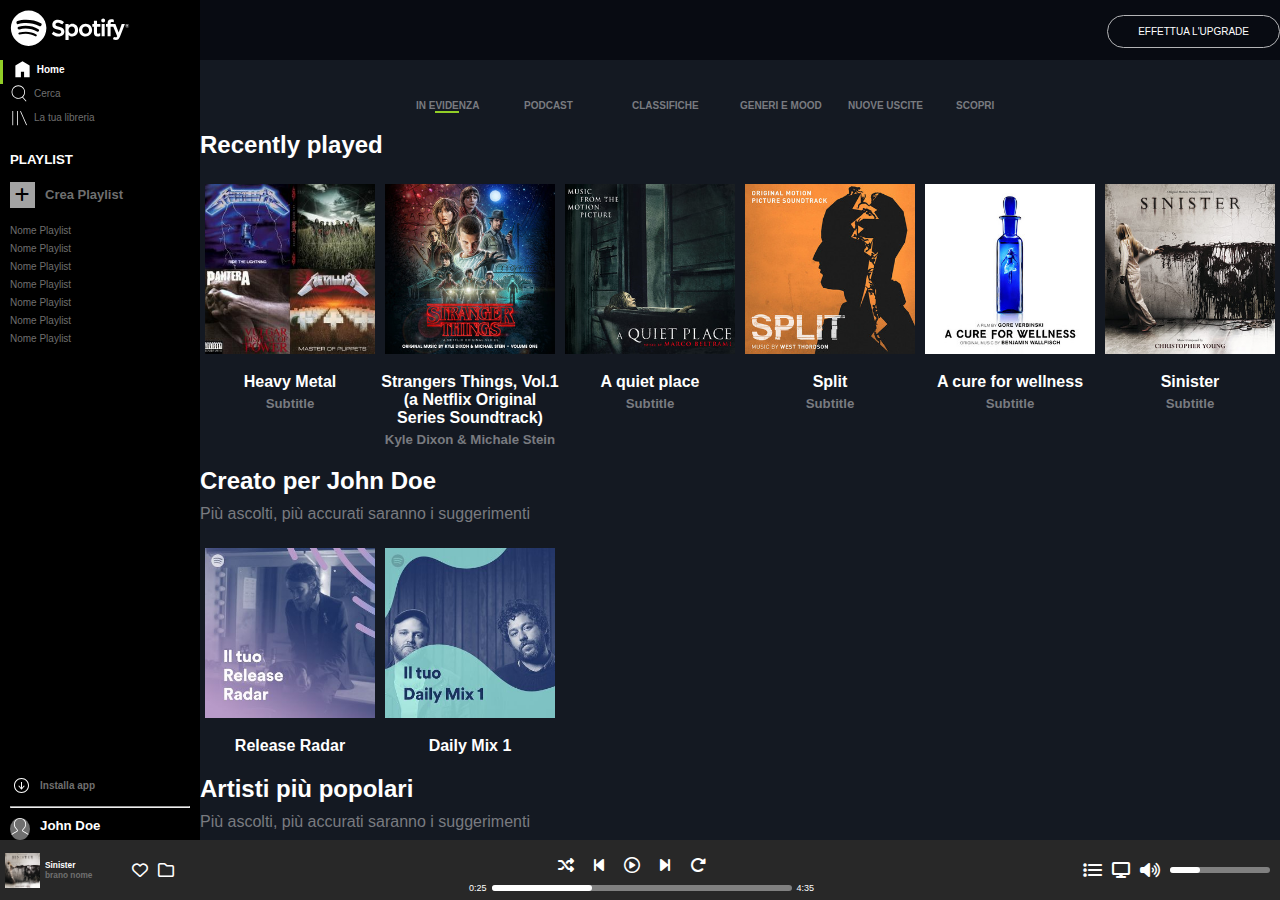
==== spotify/index.html @ 792b8114 "Add hover to text" ====
<!DOCTYPE html>
<html lang="en">

<head>
    <meta charset="UTF-8">
    <meta name="viewport" content="width=device-width, initial-scale=1.0">
    <title>Spotify-web</title>
    <link rel="stylesheet" href="./css/style.css">
    <link rel="stylesheet" href="https://cdnjs.cloudflare.com/ajax/libs/font-awesome/6.4.2/css/all.min.css">
    <link rel="stylesheet" href="font-family: 'Montserrat', sans-serif;
    font-family: 'Nunito Sans', sans-serif;">
</head>

<body class="">

    <!-- nav - vertical menu -->
    <nav>
        <div class="nav-container d-flex">
            <div class="nav-top">
                <div class="logo">
                    <img src="./img/logo.svg" alt="logo">
                </div>
                
                <div class="nav-cta">
                    <div class="cta home d-flex">
                        <img src="./img/home.svg" alt="home">
                        <h5>Home</h5>
                    </div>
                    <div class="cta search d-flex">
                        <img src="./img/search.svg" alt="search">
                        <h5>Cerca</h5>
                    </div>
                    <div class="cta library d-flex">
                        <img src="./img/libreria.svg" alt="library">
                        <h5>La tua libreria</h5>
                    </div>
                </div>
                <div class="nav-playlist">
                    <h5 id="playlist">playlist</h5>
                    <div class="new-pl d-flex">
                        <i class="fa-solid fa-plus"></i>
                        <h5>Crea Playlist</h5>
                    </div>
                    <ul>
                        <li>Nome Playlist</li>
                        <li>Nome Playlist</li>
                        <li>Nome Playlist</li>
                        <li>Nome Playlist</li>
                        <li>Nome Playlist</li>
                        <li>Nome Playlist</li>
                        <li>Nome Playlist</li>
                    </ul>
                </div>
            </div>
            

            <div class="nav-bottom">
                <div class="app d-flex">
                    <img src="./img/download.svg" alt="download">
                    <h5>Installa app</h5>
                </div>
                <hr>
                <div class="profile d-flex">
                    <img src="./img/profile.svg" alt="profile">
                    <h5>John Doe</h5>
                </div>
            </div>
        </div>
    </nav>

    <main>

        <div class="main-container">

            <!-- header (horizontal bar) -->
            <header>
                <div class="header-container d-flex">
                    <div class="up-grade">
                        <a href="">Effettua l'upgrade</a>
                    </div>
                </div>
            </header>

            <!-- main - horizontal menu -->
            <div class="cont-menu ml200">
                <div class="horizontal-menu d-flex ml200">
                    <div class="col-2 col-md-20 col-s-4">in e<span id="underline">vide</span>nza</div>
                    <div class="col-2 col-md-20 col-s-4">podcast</div>
                    <div class="col-2 col-md-20 col-s-4">classifiche</div>
                    <div class="col-2 col-md-20 col-s-4">generi e mood</div>
                    <div class="col-2 col-md-20 col-s-4">nuove uscite</div>
                    <div class="col-2 col-md-20 col-s-4 last">scopri</div>
                </div>
            </div>
            <!-- first row -->
            <h2 class="ml200">Recently played</h2>
            <div class="row d-flex ml200">
                <div class="col-2 col-md-3 col-s-6">
                    <div class="card">
                        <img src="./img/metal_lifting.jpg" alt="metal">
                    </div>
                    <h4 class="title t-ac">Heavy Metal</h4>
                    <h5 class="subtitle t-ac">Subtitle</h5>
                </div>
                <div class="col-2 col-md-3 col-s-6">
                    <div class="card">
                        <img src="./img/stranger.jpeg" alt="stranger-things">
                    </div>
                    <h4 class="title t-ac">Strangers Things, Vol.1 (a Netflix Original Series Soundtrack)</h4>
                    <h5 class="subtitle t-ac">Kyle Dixon & Michale Stein</h5>
                </div>
                <div class="col-2 col-md-3 col-s-6">
                    <div class="card">
                        <img src="./img/aquietplace.jpeg" alt="quiet-place">
                    </div>
                    <h4 class="title t-ac">A quiet place</h4>
                    <h5 class="subtitle t-ac">Subtitle</h5>
                </div>
                <div class="col-2 col-md-3 col-s-6">
                    <div class="card">
                        <img src="./img/split.jpeg" alt="split">
                    </div>
                    <h4 class="title t-ac">Split</h4>
                    <h5 class="subtitle t-ac">Subtitle</h5>
                </div>
                <div class="col-2 col-md-3 col-s-6">
                    <div class="card">
                        <img src="./img/cure.jpeg" alt="cure">
                    </div>
                    <h4 class="title t-ac">A cure for wellness</h4>
                    <h5 class="subtitle t-ac">Subtitle</h5>
                </div>
                <div class="col-2 col-md-3 col-s-6">
                    <div class="card">
                        <img src="./img/sinister.jpeg" alt="sinister">
                    </div>
                    <h4 class="title t-ac">Sinister</h4>
                    <h5 class="subtitle t-ac">Subtitle</h5>
                </div>
            </div>
            <!-- second row -->
            <h2 class="ml200">Creato per John Doe</h2>
            <h4 class="ml200">Più ascolti, più accurati saranno i suggerimenti</h4>
            <div class="row d-flex ml200">
                <div class="col-2 col-md-3 col-s-6">
                    <div class="card">
                        <img src="./img/radar.jpeg" alt="radar">
                        <h4 class="title t-ac">Release Radar</h4>
                    </div>
                </div>
                <div class="col-2 col-md-3 col-s-6">
                    <div class="card">
                        <img src="./img/mixdaily.jpeg" alt="mix-daily">
                        <h4 class="title t-ac">Daily Mix 1</h4>
                    </div>
                </div>
            </div>
            <!-- third row -->
            <h2 class="ml200">Artisti più popolari</h2>
            <h4 class="ml200">Più ascolti, più accurati saranno i suggerimenti</h4>
            <div class="row d-flex ml200">
                <div class="col-2 col-md-3 col-s-6">
                    <div class="card circled">
                        <img src="./img/youg.jpeg" alt="">
                        <h4 class="title t-ac">Lana Del Rey</h4>
                    </div>
                </div>
                <div class="col-2 col-md-3 col-s-6">
                    <div class="card circled">
                        <img src="./img/einaudi.jpeg" alt="">
                        <h4 class="title t-ac">Ludovico Einaudi</h4>
                    </div>
                </div>
            </div>
    </main>
    <!-- footer -->
    <footer>
        <div class="foot-container d-flex">

            <div class="left-footer d-flex">
                <img src="./img/sinister.jpeg" alt="sinister">
                <div class="text">
                    <h5>Sinister</h5>
                    <h5 id="track-name">brano nome</h5>
                </div>
                <div class="left-foot icons d-flex">
                    <i class="fa-regular fa-heart"></i>
                    <i class="fa-regular fa-folder"></i>
                </div>
            </div>

            <div class="central-footer d-flex">

                <div class="central-foot icons d-flex">
                    <i class="ctr-icons fa-solid fa-shuffle"></i>
                    <i class="ctr-icons fa-solid fa-backward-step"></i>
                    <i class="ctr-icons fa-regular fa-circle-play"></i>
                    <i class="ctr-icons fa-solid fa-forward-step"></i>
                    <i class="ctr-icons fa-solid fa-rotate-right"></i>
                </div>
                <div class="time-bar d-flex">
                    <span>0:25</span>
                    <div class="volume-borders">
                        <div class="cf under-border"></div>
                        <div class="cf up-border"></div>
                    </div>
                    <span>4:35</span>
                </div>
            </div>

            <div class="right-footer d-flex">
                <i class="fa-solid fa-ellipsis-vertical"></i>
                <i class="fa-solid fa-bars"></i>
                <i class="fa-solid fa-display"></i>
                <i class="fa-solid fa-volume-high"></i>
                <div class="volume-borders">
                    <div class="rf under-border"></div>
                    <div class="rf up-border"></div>
                </div>
            </div>

        </div>
    </footer>



</body>

</html>
---- spotify/css/style.css ----
* {
    margin: 0;
    padding: 0;
    box-sizing: border-box;
    font-family: 'Montserrat', sans-serif;
    font-family: 'Nunito Sans', sans-serif;
}

/* #region utilities */
:root {
    --header-bg: #080b12;
    --header-grey: #b4b5b7;
    --nav-menu-home: #d2d2d2;
    --nav-menu-plus: #a3a3a3;
    --nav-menu-text: #6f6f6f;
    --main-bg: #141922;
    --main-text: #797b80;
    --footer-bg: #282828;
    --scroll-bar-light: #c8c8c8;
    --scroll-bar-dark: #7f7f7f;
    --line: #92ce27;
}

.d-flex {
    display: flex;
}

.ml200 {
    margin-left: 200px;
}

.t-ac{
    text-align: center;
}
/* #endregion utilities */

/* #region nav */
.nav-container {
    width: 200px;    
    height: calc(100% - 60px);
    background-color: black;
    position: absolute;
    top: 0;
    left: 0;
    flex-direction: column;
    justify-content: space-between;
}

.logo img {
    width: 70%;
    padding: 10px;
}

.cta {
    color: var(--nav-menu-text);
    padding-left: 10px;
    padding-bottom: 5px;
    align-items: center;
}

.cta:hover{
    color: white;
}

.home h5{
    color: white;
}
.cta img {
    width: 10%;
}

.cta.home{
    border-left: 3px solid var(--line);
}

.cta h5 {
    padding-left: 5px;
    font-weight: lighter;
    font-size: x-small; 
}

.home h5 {
    font-weight: bold;
}

#playlist {
    text-transform: uppercase;
    color: white;
    margin: 20px 10px 5px;
}

.new-pl {
    align-items: center;
}

.new-pl i {
    background-color: var(--nav-menu-plus);
    padding: 5px;
    margin: 10px;
}

.new-pl i:hover{
    background-color: white;
}

.new-pl h5 {
    color: var(--nav-menu-text);
    font-size: small;
}

.new-pl h5:hover{
    color: white;
}

nav li {
    color: var(--nav-menu-text);
    font-size: x-small;
    padding-left: 10px;
    padding-top: 7px;
}

nav li:hover{
    color: white;
}

.app {
    align-items: center;
}

.app img {
    color: var(--nav-menu-text);
    width: 10%;
    margin: 0 10px;
}

.app h5 {
    color: var(--nav-menu-text);
    font-size: x-small;
}

.app h2:hover{
    color: white;
}

hr {
    color: var(--nav-menu-text);
    margin: 10px;
}

.profile img {
    width: 10%;
    margin: 0 10px;
    background-color: var(--nav-menu-text);
    border-radius: 50%;
}

.profile h5 {
    color: white;
    font-weight: bold;
}

/* #endregion nav */

/* #region header */
.header-container {
    width: 100%;
    min-width: 750pxx;
    height: 60px;
    background-color: var(--header-bg);
    justify-content: end;
    align-items: center;    
}

header a {
    text-decoration: none;
    color: white;
    text-transform: uppercase;
    font-size: x-small;
    border: 1px solid var(--header-grey);
    border-radius: 20px;
    padding: 10px 30px;
}

.up-grade:hover{
    transform: scale(1.2);
}
/* #endregion header */

/* #region main */
.main-container {
    width: 100%;
    min-width: 750px;
    height: calc(100vh - 60px);
    background-color: var(--main-bg);
    overflow-y: auto;
}

.cont-menu {
    width: calc(100% - 200px);
    margin-top: 20px;
}

.horizontal-menu {
    width: 60%;
    margin: auto;
    justify-content: space-between;
}

.horizontal-menu .col-2 {
    text-transform: uppercase;
    font-size: x-small;
    font-weight: bold;
    color: var(--main-text);
}

.horizontal-menu .col-2:hover{
    color: white;
}

#underline{
    border-bottom: 2px solid var(--line);
}
.col-2 {
    width: calc(100% / 12 * 2);
    margin-top: 20px;
}

.card img {
    width: 100%;
    padding: 5px;
}
main .title{
    color: white;
    font-weight: bold;
}

main .subtitle{
    color: var(--main-text);
    padding-top: 5px;
}
.circled img {
    border-radius: 50%;
}

main h2 {
    padding-top: 20px;
    color: white;
}

main h4 {
    color: var(--main-text);
    padding-top: 10px;
    font-weight: lighter;
}

/* #endregion main */

/* #region footer */

.foot-container {
    width: 100%;
    min-width: 750px;
    height: 60px;
    background-color: var(--footer-bg);
    justify-content: space-between;
}

footer {
    color: white;
}

/* left-footer */
.left-footer {
    align-items: center;
    padding: 5px;
    width: 200px;
}

footer img {
    height: 70%;
}

footer .text {
    padding-left: 5px;
    padding-right: 40px;
    font-size: x-small;
}

#track-name{
    color: var(--nav-menu-text);
}

#track-name:hover{
    color: white;
    text-decoration: underline;
}

footer .fa-folder {
    padding: 0 10px;
}

/* central footer */
.central-footer {
    flex-direction: column;
    justify-content: center;
    align-items: center;
}

.central-foot {
    align-items: center;
    padding: 10px;
}

.ctr-icons {
    padding-right: 20px;
}

.time-bar {
    align-items: center;
}

.time-bar span {
    font-size: xx-small;
    padding: 0 5px;
}

.volume-borders {
    position: relative;
}

.cf.under-border {
    width: 300px;
}

.cf.up-border {
    width: 100px;
}

.under-border {
    border: 3px solid gray;
    border-radius: 5px;
}

.up-border {
    border: 3px solid white;
    border-radius: 5px;
    position: absolute;
    top: 0;
    left: 0;
}

/* right-footer */
.right-footer {
    align-items: center;
    padding-right: 10px;
}

.fa-ellipsis-vertical {
    padding-right: 1px;
}

.fa-bars,
.fa-display,
.fa-volume-high {
    padding-right: 10px;
}

.rf.under-border {
    /* see under/up border in central-footer */
    width: 100px;
}

.rf.up-border {
    width: 30px;
}

/* #endregion footer */


/* #region debug */
.debug .nav-top {
    width: 100%;
    height: 300px;    
}

.debug .nav-bottom {
    width: 100%;
/*     height: 70px; */   
}

.debug .row-menu {
    border: 1px solid black;
}

.debug .horizontal-menu {
    height: 100%;
    /*  border: 1px solid red; */
}

.debug .col-2 {
    border: 1px solid black;
    /*  height: 150px; */
}

.debug .left-footer {
    /* width: 100px; */
    height: 100%;
    /*    background-color: rgb(54, 52, 52); */
}

.debug .central-footer {
    width: 200px;
    height: 100%;
    /*    background-color: rgb(68, 62, 62); */
}

.debug .right-footer {
    width: 200px;
    height: 100%;
    /*  background-color: rgb(46, 40, 40); */
}

/* #endregion debug */

/* #region responsiveness */


@media screen and (max-width: 878px) { 
    .row{
        flex-wrap: wrap;
    } 
    .col-md-3 {
        width: calc(100% / 12 * 3);
    }
    .horizontal-menu { 
        flex-wrap: wrap;
    }
    .col-md-20{
        width: 20%;
    }
    .last{
        margin: auto;
    }
}

@media screen and (max-width: 639px) {
    .col-s-6{
        width: calc(100% / 12 * 6);
    }
    .cont-menu{
        width: 90%;
    }
    .col-s-4{
        width: calc(100% / 12 * 4);
        margin: auto;
        padding: 5px;;
    }
}

@media screen and (max-width: 552px) {
.cta h5{
    display: none;
}
.nav-playlist{
    display: none;
}
.nav-bottom h5, hr{
    display: none;    
}
.profile{
    margin-top: 15px;
}
}
















/* #endregion responsiveness */
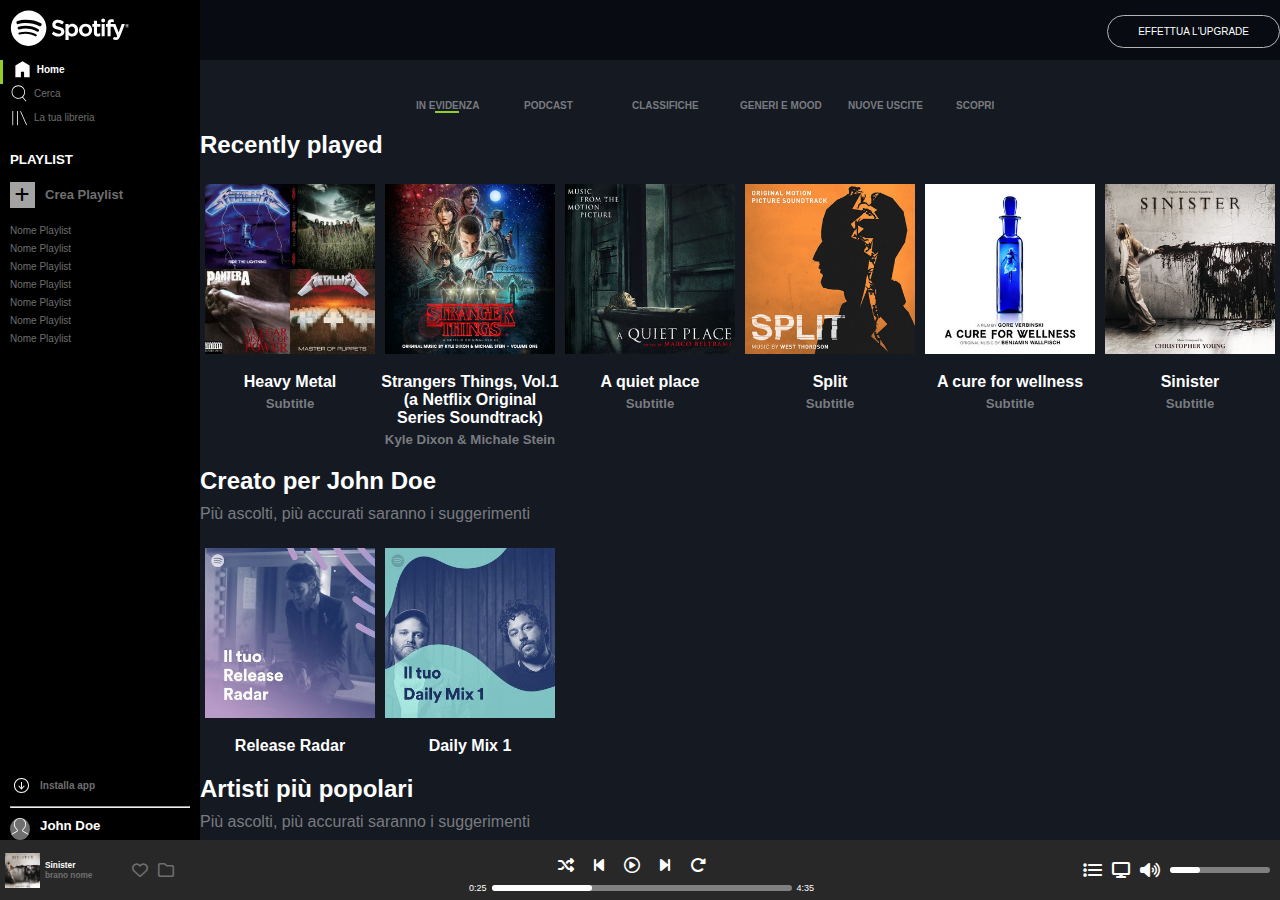
==== commit e839cef0: "Add hover to footer" ====
--- a/spotify/index.html
+++ b/spotify/index.html
@@ -203,6 +203,7 @@
                     <div class="volume-borders">
                         <div class="cf under-border"></div>
                         <div class="cf up-border"></div>
+                        <div class="cursor-time"></div>
                     </div>
                     <span>4:35</span>
                 </div>
@@ -216,6 +217,7 @@
                 <div class="volume-borders">
                     <div class="rf under-border"></div>
                     <div class="rf up-border"></div>
+                    <div class="cursor-volume"></div>
                 </div>
             </div>
 
--- a/spotify/css/style.css
+++ b/spotify/css/style.css
@@ -299,6 +299,16 @@
     padding: 0 10px;
 }
 
+.fa-regular.fa-heart, .fa-regular.fa-folder{
+    color: var(--nav-menu-text);
+}
+.fa-regular.fa-heart:hover{
+    color: white;
+}
+
+.fa-regular.fa-folder:hover{
+    color: white;
+}
 /* central footer */
 .central-footer {
     flex-direction: column;
@@ -349,6 +359,29 @@
     left: 0;
 }
 
+.cursor-time{
+    width: 10px;
+    height: 10px;
+    border-radius: 50%;
+    background-color: white;
+    position: absolute;
+    top: -2.5px;
+    left: 100px;
+    display: none;    
+}
+
+.up-border:hover{
+    border: 3px solid var(--line);
+    .cursor-time {
+        display:block;
+    }
+}    
+
+.central-foot .fa-circle-play:hover{
+    transform: scale(1.5);
+    padding-left: 5px;
+}
+
 /* right-footer */
 .right-footer {
     align-items: center;
@@ -374,6 +407,26 @@
     width: 30px;
 }
 
+.rf.up-border:hover{
+    border: 3px solid var(--line)
+}
+
+.cursor-volume{
+    width: 10px;
+    height: 10px;
+    border-radius: 50%;
+    background-color: white;
+    position: absolute;
+    top: -2.5px;
+    left: 30px;
+    display: none;    
+}
+
+.rf.under-border:hover{
+    .cursor-volume{
+        display: inline;
+    }
+}
 /* #endregion footer */
 
 
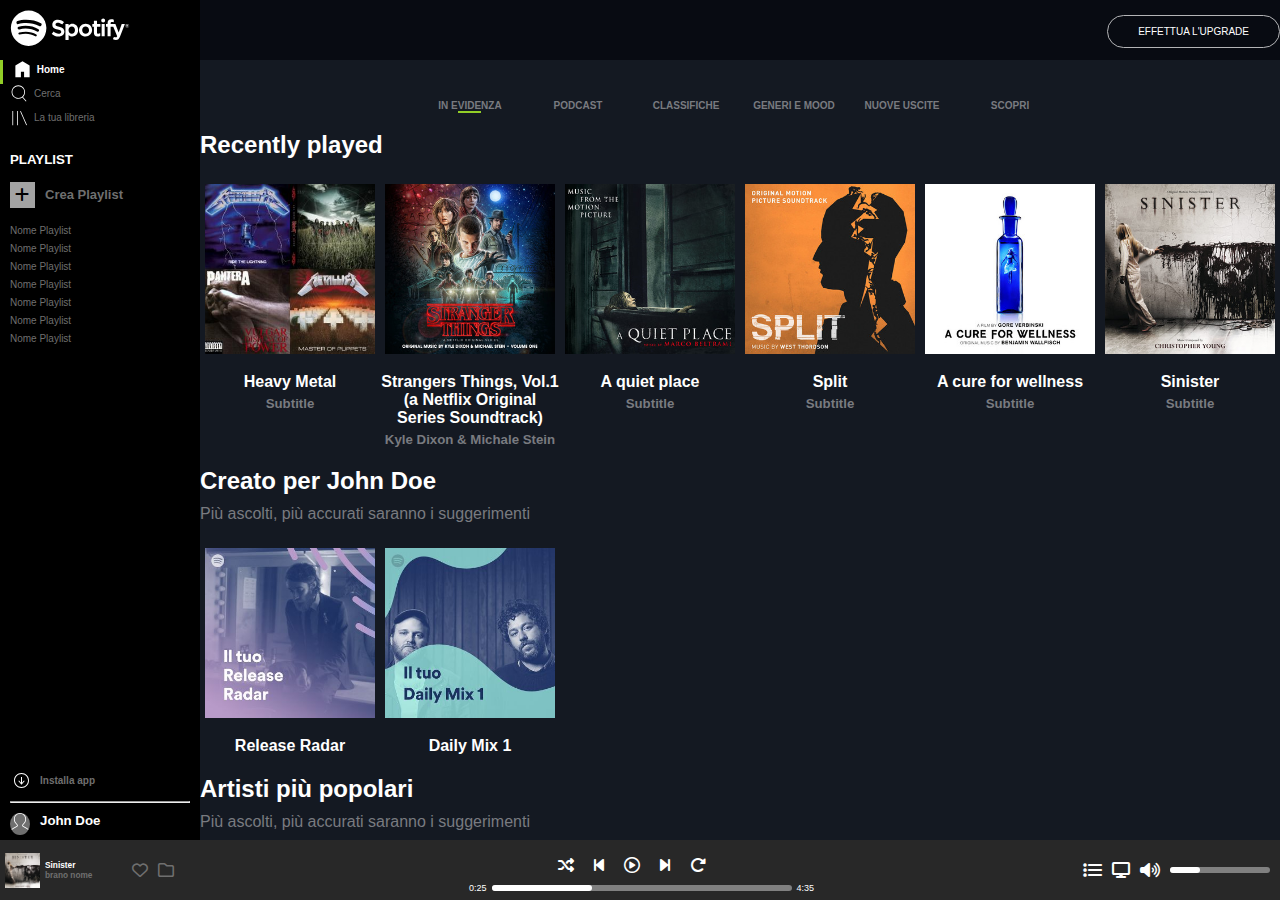
==== commit 08e7e27f: "Fix responsiveness horizontal menu" ====
--- a/spotify/index.html
+++ b/spotify/index.html
@@ -17,10 +17,12 @@
     <nav>
         <div class="nav-container d-flex">
             <div class="nav-top">
-                <div class="logo">
-                    <img src="./img/logo.svg" alt="logo">
-                </div>
-                
+                <div class="logo-large">
+                    <img src="./img/logo.svg" alt="logo-large">
+                </div>
+                <div class="logo-small">
+                    <img src="./img/logo-small.svg" alt="logo-small">
+                </div>
                 <div class="nav-cta">
                     <div class="cta home d-flex">
                         <img src="./img/home.svg" alt="home">
@@ -83,7 +85,7 @@
 
             <!-- main - horizontal menu -->
             <div class="cont-menu ml200">
-                <div class="horizontal-menu d-flex ml200">
+                <div class="horizontal-menu d-flex ml200 t-ac">
                     <div class="col-2 col-md-20 col-s-4">in e<span id="underline">vide</span>nza</div>
                     <div class="col-2 col-md-20 col-s-4">podcast</div>
                     <div class="col-2 col-md-20 col-s-4">classifiche</div>
@@ -98,6 +100,7 @@
                 <div class="col-2 col-md-3 col-s-6">
                     <div class="card">
                         <img src="./img/metal_lifting.jpg" alt="metal">
+                        <i class="cerchio fa-regular fa-circle-play"></i>
                     </div>
                     <h4 class="title t-ac">Heavy Metal</h4>
                     <h5 class="subtitle t-ac">Subtitle</h5>
@@ -105,6 +108,7 @@
                 <div class="col-2 col-md-3 col-s-6">
                     <div class="card">
                         <img src="./img/stranger.jpeg" alt="stranger-things">
+                        <i class="cerchio fa-regular fa-circle-play"></i>
                     </div>
                     <h4 class="title t-ac">Strangers Things, Vol.1 (a Netflix Original Series Soundtrack)</h4>
                     <h5 class="subtitle t-ac">Kyle Dixon & Michale Stein</h5>
@@ -112,6 +116,7 @@
                 <div class="col-2 col-md-3 col-s-6">
                     <div class="card">
                         <img src="./img/aquietplace.jpeg" alt="quiet-place">
+                        <i class="cerchio fa-regular fa-circle-play"></i>
                     </div>
                     <h4 class="title t-ac">A quiet place</h4>
                     <h5 class="subtitle t-ac">Subtitle</h5>
@@ -119,6 +124,7 @@
                 <div class="col-2 col-md-3 col-s-6">
                     <div class="card">
                         <img src="./img/split.jpeg" alt="split">
+                        <i class="cerchio fa-regular fa-circle-play"></i>
                     </div>
                     <h4 class="title t-ac">Split</h4>
                     <h5 class="subtitle t-ac">Subtitle</h5>
@@ -126,6 +132,7 @@
                 <div class="col-2 col-md-3 col-s-6">
                     <div class="card">
                         <img src="./img/cure.jpeg" alt="cure">
+                        <i class="cerchio fa-regular fa-circle-play"></i>
                     </div>
                     <h4 class="title t-ac">A cure for wellness</h4>
                     <h5 class="subtitle t-ac">Subtitle</h5>
@@ -133,6 +140,7 @@
                 <div class="col-2 col-md-3 col-s-6">
                     <div class="card">
                         <img src="./img/sinister.jpeg" alt="sinister">
+                        <i class="cerchio fa-regular fa-circle-play"></i>
                     </div>
                     <h4 class="title t-ac">Sinister</h4>
                     <h5 class="subtitle t-ac">Subtitle</h5>
@@ -145,12 +153,14 @@
                 <div class="col-2 col-md-3 col-s-6">
                     <div class="card">
                         <img src="./img/radar.jpeg" alt="radar">
+                        <i class="cerchio fa-regular fa-circle-play"></i>
                         <h4 class="title t-ac">Release Radar</h4>
                     </div>
                 </div>
                 <div class="col-2 col-md-3 col-s-6">
                     <div class="card">
                         <img src="./img/mixdaily.jpeg" alt="mix-daily">
+                        <i class="cerchio fa-regular fa-circle-play"></i>
                         <h4 class="title t-ac">Daily Mix 1</h4>
                     </div>
                 </div>
@@ -162,12 +172,14 @@
                 <div class="col-2 col-md-3 col-s-6">
                     <div class="card circled">
                         <img src="./img/youg.jpeg" alt="">
+                        <i class="cerchio fa-regular fa-circle-play"></i>
                         <h4 class="title t-ac">Lana Del Rey</h4>
                     </div>
                 </div>
                 <div class="col-2 col-md-3 col-s-6">
                     <div class="card circled">
                         <img src="./img/einaudi.jpeg" alt="">
+                        <i class="cerchio fa-regular fa-circle-play"></i>
                         <h4 class="title t-ac">Ludovico Einaudi</h4>
                     </div>
                 </div>
@@ -200,10 +212,10 @@
                 </div>
                 <div class="time-bar d-flex">
                     <span>0:25</span>
-                    <div class="volume-borders">
+                    <div class="time-borders">
                         <div class="cf under-border"></div>
                         <div class="cf up-border"></div>
-                        <div class="cursor-time"></div>
+                        <i class="fa-solid fa-circle"></i>
                     </div>
                     <span>4:35</span>
                 </div>
@@ -217,7 +229,7 @@
                 <div class="volume-borders">
                     <div class="rf under-border"></div>
                     <div class="rf up-border"></div>
-                    <div class="cursor-volume"></div>
+                    <i class="fa-solid fa-circle"></i>
                 </div>
             </div>
 
--- a/spotify/css/style.css
+++ b/spotify/css/style.css
@@ -15,9 +15,7 @@
     --nav-menu-text: #6f6f6f;
     --main-bg: #141922;
     --main-text: #797b80;
-    --footer-bg: #282828;
-    --scroll-bar-light: #c8c8c8;
-    --scroll-bar-dark: #7f7f7f;
+    --footer-bg: #282828;    
     --line: #92ce27;
 }
 
@@ -29,28 +27,37 @@
     margin-left: 200px;
 }
 
-.t-ac{
+.t-ac {
     text-align: center;
 }
+
 /* #endregion utilities */
 
 /* #region nav */
 .nav-container {
-    width: 200px;    
-    height: calc(100% - 60px);
+    width: 200px;
+    height: calc(100Vh - 60px);
     background-color: black;
     position: absolute;
     top: 0;
     left: 0;
     flex-direction: column;
     justify-content: space-between;
-}
-
-.logo img {
+    overflow-y: auto;
+    z-index: 1;
+}
+
+.logo-large img {
     width: 70%;
     padding: 10px;
 }
 
+.logo-small img {
+    width: 25%;
+    padding: 10px;
+    display: none;
+}
+
 .cta {
     color: var(--nav-menu-text);
     padding-left: 10px;
@@ -58,25 +65,26 @@
     align-items: center;
 }
 
-.cta:hover{
-    color: white;
-}
-
-.home h5{
-    color: white;
-}
+.cta:hover {
+    color: white;
+}
+
+.home h5 {
+    color: white;
+}
+
 .cta img {
     width: 10%;
 }
 
-.cta.home{
+.cta.home {
     border-left: 3px solid var(--line);
 }
 
 .cta h5 {
     padding-left: 5px;
     font-weight: lighter;
-    font-size: x-small; 
+    font-size: x-small;
 }
 
 .home h5 {
@@ -99,7 +107,7 @@
     margin: 10px;
 }
 
-.new-pl i:hover{
+.new-pl i:hover {
     background-color: white;
 }
 
@@ -108,7 +116,7 @@
     font-size: small;
 }
 
-.new-pl h5:hover{
+.new-pl h5:hover {
     color: white;
 }
 
@@ -119,7 +127,7 @@
     padding-top: 7px;
 }
 
-nav li:hover{
+nav li:hover {
     color: white;
 }
 
@@ -138,7 +146,7 @@
     font-size: x-small;
 }
 
-.app h2:hover{
+.app h5:hover {
     color: white;
 }
 
@@ -149,7 +157,7 @@
 
 .profile img {
     width: 10%;
-    margin: 0 10px;
+    margin: 0 10px 5px 10px;
     background-color: var(--nav-menu-text);
     border-radius: 50%;
 }
@@ -164,11 +172,11 @@
 /* #region header */
 .header-container {
     width: 100%;
-    min-width: 750pxx;
+    min-width: 750px;
     height: 60px;
     background-color: var(--header-bg);
     justify-content: end;
-    align-items: center;    
+    align-items: center;
 }
 
 header a {
@@ -181,9 +189,10 @@
     padding: 10px 30px;
 }
 
-.up-grade:hover{
+.up-grade:hover {
     transform: scale(1.2);
 }
+
 /* #endregion header */
 
 /* #region main */
@@ -209,17 +218,18 @@
 .horizontal-menu .col-2 {
     text-transform: uppercase;
     font-size: x-small;
-    font-weight: bold;
+    font-weight: 800;
     color: var(--main-text);
 }
 
-.horizontal-menu .col-2:hover{
-    color: white;
-}
-
-#underline{
+.horizontal-menu .col-2:hover {
+    color: white;
+}
+
+#underline {
     border-bottom: 2px solid var(--line);
 }
+
 .col-2 {
     width: calc(100% / 12 * 2);
     margin-top: 20px;
@@ -229,15 +239,38 @@
     width: 100%;
     padding: 5px;
 }
-main .title{
+
+.card {
+    position: relative;
+}
+
+.card i {
+    position: absolute;
+    top: 50%;
+    left: 50%;
+    transform: scale(3);
+    color: white;
+    opacity: 0;
+}
+
+.card:hover {
+    opacity: 0.7;
+}
+
+.card:hover i {
+    opacity: 1;
+}
+
+main .title {
     color: white;
     font-weight: bold;
 }
 
-main .subtitle{
+main .subtitle {
     color: var(--main-text);
     padding-top: 5px;
 }
+
 .circled img {
     border-radius: 50%;
 }
@@ -263,6 +296,7 @@
     height: 60px;
     background-color: var(--footer-bg);
     justify-content: space-between;
+    z-index: 2;
 }
 
 footer {
@@ -284,13 +318,14 @@
     padding-left: 5px;
     padding-right: 40px;
     font-size: x-small;
-}
-
-#track-name{
-    color: var(--nav-menu-text);
-}
-
-#track-name:hover{
+    font-weight: 800;
+}
+
+#track-name {
+    color: var(--nav-menu-text);
+}
+
+#track-name:hover {
     color: white;
     text-decoration: underline;
 }
@@ -299,16 +334,19 @@
     padding: 0 10px;
 }
 
-.fa-regular.fa-heart, .fa-regular.fa-folder{
-    color: var(--nav-menu-text);
-}
-.fa-regular.fa-heart:hover{
-    color: white;
-}
-
-.fa-regular.fa-folder:hover{
-    color: white;
-}
+.fa-regular.fa-heart,
+.fa-regular.fa-folder {
+    color: var(--nav-menu-text);
+}
+
+.fa-regular.fa-heart:hover {
+    color: white;
+}
+
+.fa-regular.fa-folder:hover {
+    color: white;
+}
+
 /* central footer */
 .central-footer {
     flex-direction: column;
@@ -334,7 +372,7 @@
     padding: 0 5px;
 }
 
-.volume-borders {
+.time-borders {
     position: relative;
 }
 
@@ -359,25 +397,23 @@
     left: 0;
 }
 
-.cursor-time{
-    width: 10px;
-    height: 10px;
-    border-radius: 50%;
-    background-color: white;
+.time-borders i {
     position: absolute;
-    top: -2.5px;
-    left: 100px;
-    display: none;    
-}
-
-.up-border:hover{
+    top: -4px;
+    left: 98px;
+    display: none;
+}
+
+.up-border:hover {
     border: 3px solid var(--line);
-    .cursor-time {
-        display:block;
-    }
-}    
-
-.central-foot .fa-circle-play:hover{
+}
+
+.time-borders:hover i {
+    display: inline;
+    transform: scale(0.8);
+}
+
+.central-foot .fa-circle-play:hover {
     transform: scale(1.5);
     padding-left: 5px;
 }
@@ -398,6 +434,10 @@
     padding-right: 10px;
 }
 
+.volume-borders {
+    position: relative;
+}
+
 .rf.under-border {
     /* see under/up border in central-footer */
     width: 100px;
@@ -407,38 +447,34 @@
     width: 30px;
 }
 
-.rf.up-border:hover{
+.volume-borders i {
+    position: absolute;
+    top: -5px;
+    left: 30px;
+    display: none;
+}
+
+.rf.up-border:hover {
     border: 3px solid var(--line)
 }
 
-.cursor-volume{
-    width: 10px;
-    height: 10px;
-    border-radius: 50%;
-    background-color: white;
-    position: absolute;
-    top: -2.5px;
-    left: 30px;
-    display: none;    
-}
-
-.rf.under-border:hover{
-    .cursor-volume{
-        display: inline;
-    }
-}
+.volume-borders:hover i {
+    display: inline;
+    transform: scale(0.8);
+}
+
 /* #endregion footer */
 
 
 /* #region debug */
 .debug .nav-top {
     width: 100%;
-    height: 300px;    
+    height: 300px;
 }
 
 .debug .nav-bottom {
     width: 100%;
-/*     height: 70px; */   
+    /*     height: 70px; */
 }
 
 .debug .row-menu {
@@ -477,52 +513,97 @@
 
 /* #region responsiveness */
 
-
-@media screen and (max-width: 878px) { 
-    .row{
+@media screen and (max-width: 1150px) {
+    .horizontal-menu {
+        width: 90%;
+    }
+}
+@media screen and (max-width: 860px) {
+    .horizontal-menu {
+        width: 100%;
+    }
+}
+@media screen and (max-width: 768px) {
+    .row {
         flex-wrap: wrap;
-    } 
+    }
+
     .col-md-3 {
         width: calc(100% / 12 * 3);
     }
-    .horizontal-menu { 
+
+    .horizontal-menu {
         flex-wrap: wrap;
     }
-    .col-md-20{
+
+    .col-md-20 {
         width: 20%;
     }
-    .last{
+
+    .last {
         margin: auto;
+        margin-top: 10px;
     }
 }
 
 @media screen and (max-width: 639px) {
-    .col-s-6{
+    .col-s-6 {
         width: calc(100% / 12 * 6);
     }
-    .cont-menu{
+
+    .cont-menu {
         width: 90%;
     }
-    .col-s-4{
+
+    .col-s-4 {
         width: calc(100% / 12 * 4);
         margin: auto;
-        padding: 5px;;
+        padding: 5px;
+        ;
+    }
+
+    .left-foot.icons {
+        flex-direction: column;
+        align-items: center;
     }
 }
 
 @media screen and (max-width: 552px) {
-.cta h5{
-    display: none;
-}
-.nav-playlist{
-    display: none;
-}
-.nav-bottom h5, hr{
-    display: none;    
-}
-.profile{
-    margin-top: 15px;
-}
+    .logo-large img {
+        display: none;
+    }
+
+    .logo-small img {
+        display: inline-block;
+    }
+
+    .cta h5 {
+        display: none;
+    }
+
+    .nav-playlist {
+        display: none;
+    }
+
+    .nav-bottom h5,
+    hr {
+        display: none;
+    }
+
+    .profile {
+        margin-top: 15px;
+        margin-bottom: 10px;
+    }
+    .nav-container{
+        max-width: 50px;
+    }
+    .logo-small img{
+        min-width: 50px;
+        
+        }
+    .cta img{
+        min-width: 20px;
+    }
 }
 
 
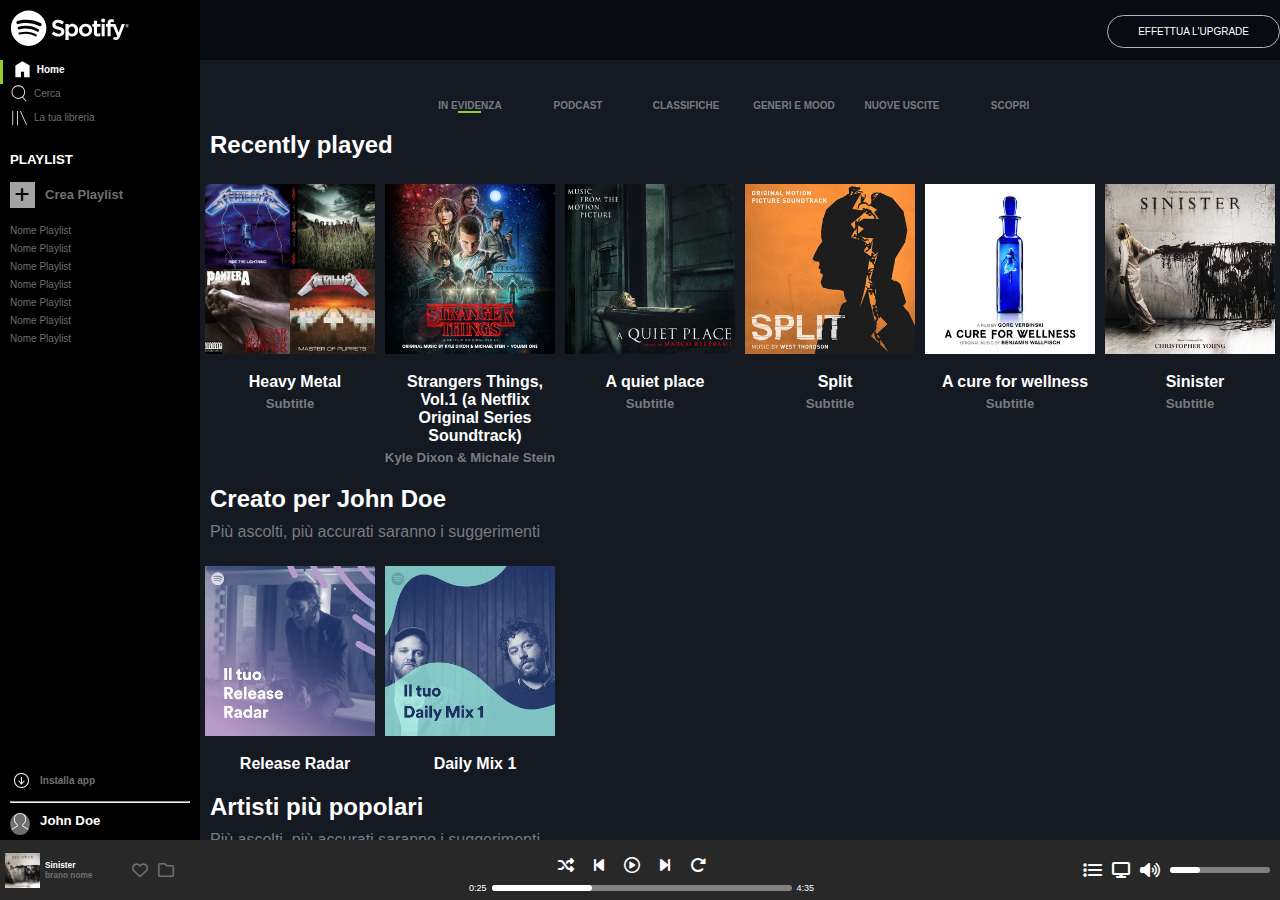
==== commit ed9817e0: "Add animations" ====
--- a/spotify/index.html
+++ b/spotify/index.html
@@ -75,8 +75,11 @@
         <div class="main-container">
 
             <!-- header (horizontal bar) -->
-            <header>
+            <header>                
                 <div class="header-container d-flex">
+                    <div class="welcome">
+                        <h1>Welcome on spotify</h1>
+                    </div>
                     <div class="up-grade">
                         <a href="">Effettua l'upgrade</a>
                     </div>
--- a/spotify/css/style.css
+++ b/spotify/css/style.css
@@ -50,6 +50,21 @@
 .logo-large img {
     width: 70%;
     padding: 10px;
+    animation-name: loganimation;
+    animation-duration: 4s;
+}
+
+@keyframes loganimation{
+ 0% {
+transform: translate(0px, 0px); 
+}
+50% {
+transform: translate(0px, 400px);    
+width: 110%;
+}
+75%{
+    transform: translate(0px, 0px);     
+}
 }
 
 .logo-small img {
@@ -178,6 +193,20 @@
     justify-content: end;
     align-items: center;
 }
+.welcome{
+    color: blue;
+    margin: auto;
+    animation: appear;
+    animation-duration: 4s;
+    font-size: 0;
+    animation-delay: 4s;
+}
+
+@keyframes appear{
+    0% {font-size: 0;}
+    50% {font-size: 1rem;}
+    100% {font-size: 0;}
+}
 
 header a {
     text-decoration: none;
@@ -277,12 +306,14 @@
 
 main h2 {
     padding-top: 20px;
+    padding-left: 10px;
     color: white;
 }
 
 main h4 {
     color: var(--main-text);
     padding-top: 10px;
+    padding-left: 10px;
     font-weight: lighter;
 }
 
@@ -523,7 +554,7 @@
         width: 100%;
     }
 }
-@media screen and (max-width: 768px) {
+@media screen and (max-width: 992px) {
     .row {
         flex-wrap: wrap;
     }
@@ -546,15 +577,12 @@
     }
 }
 
-@media screen and (max-width: 639px) {
+@media screen and (max-width: 768px) {
     .col-s-6 {
         width: calc(100% / 12 * 6);
-    }
-
-    .cont-menu {
-        width: 90%;
-    }
-
+        padding: 10px;
+    }
+    
     .col-s-4 {
         width: calc(100% / 12 * 4);
         margin: auto;
@@ -568,7 +596,7 @@
     }
 }
 
-@media screen and (max-width: 552px) {
+@media screen and (max-width: 575px) {
     .logo-large img {
         display: none;
     }
@@ -590,9 +618,8 @@
         display: none;
     }
 
-    .profile {
-        margin-top: 15px;
-        margin-bottom: 10px;
+    .profile img, .app img{
+       width: 60%;
     }
     .nav-container{
         max-width: 50px;
@@ -604,6 +631,13 @@
     .cta img{
         min-width: 20px;
     }
+    .cont-menu{
+        margin: auto;
+        margin-top: 10px;
+    }
+    .ml200{
+        margin-left: 60px;
+    }
 }
 
 
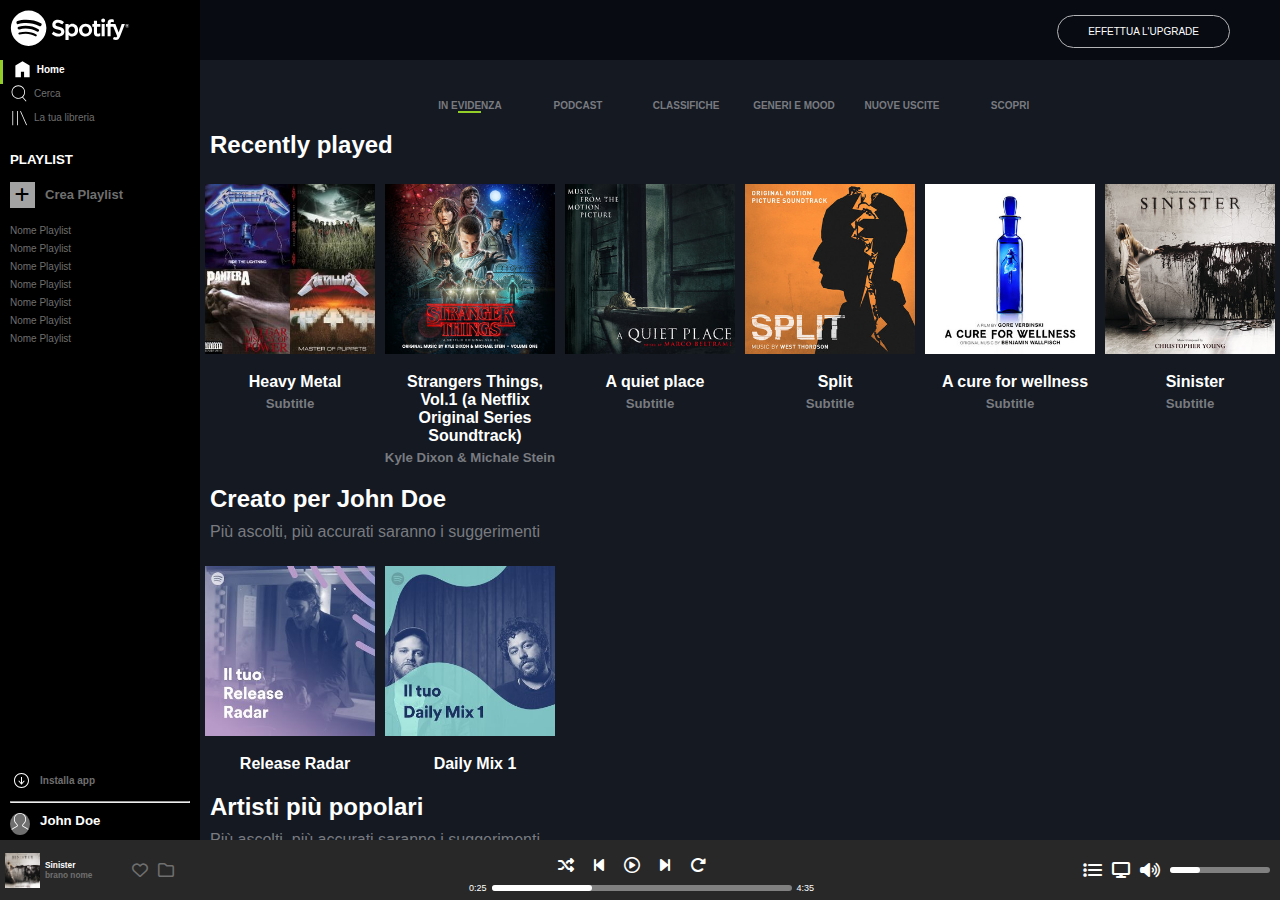
==== commit ae472be0: "Fix animation (solved problem of scroll bar)" ====
--- a/spotify/index.html
+++ b/spotify/index.html
@@ -7,8 +7,7 @@
     <title>Spotify-web</title>
     <link rel="stylesheet" href="./css/style.css">
     <link rel="stylesheet" href="https://cdnjs.cloudflare.com/ajax/libs/font-awesome/6.4.2/css/all.min.css">
-    <link rel="stylesheet" href="font-family: 'Montserrat', sans-serif;
-    font-family: 'Nunito Sans', sans-serif;">
+    <link rel="stylesheet" href="font-family:'Montserrat', sans-serif; font-family:'Nunito Sans', sans-serif;">
 </head>
 
 <body class="">
@@ -70,9 +69,7 @@
         </div>
     </nav>
 
-    <main>
-
-        <div class="main-container">
+    <main>     
 
             <!-- header (horizontal bar) -->
             <header>                
--- a/spotify/css/style.css
+++ b/spotify/css/style.css
@@ -36,7 +36,7 @@
 /* #region nav */
 .nav-container {
     width: 200px;
-    height: calc(100Vh - 60px);
+    min-height: calc(100Vh - 60px);
     background-color: black;
     position: absolute;
     top: 0;
@@ -60,7 +60,7 @@
 }
 50% {
 transform: translate(0px, 400px);    
-width: 110%;
+width: 100%;
 }
 75%{
     transform: translate(0px, 0px);     
@@ -192,6 +192,7 @@
     background-color: var(--header-bg);
     justify-content: end;
     align-items: center;
+    padding-right: 50px;
 }
 .welcome{
     color: blue;
@@ -215,17 +216,17 @@
     font-size: x-small;
     border: 1px solid var(--header-grey);
     border-radius: 20px;
-    padding: 10px 30px;
+    padding: 10px 30px;    
 }
 
 .up-grade:hover {
-    transform: scale(1.2);
+    transform: scale(1.5);    
 }
 
 /* #endregion header */
 
 /* #region main */
-.main-container {
+main {
     width: 100%;
     min-width: 750px;
     height: calc(100vh - 60px);
